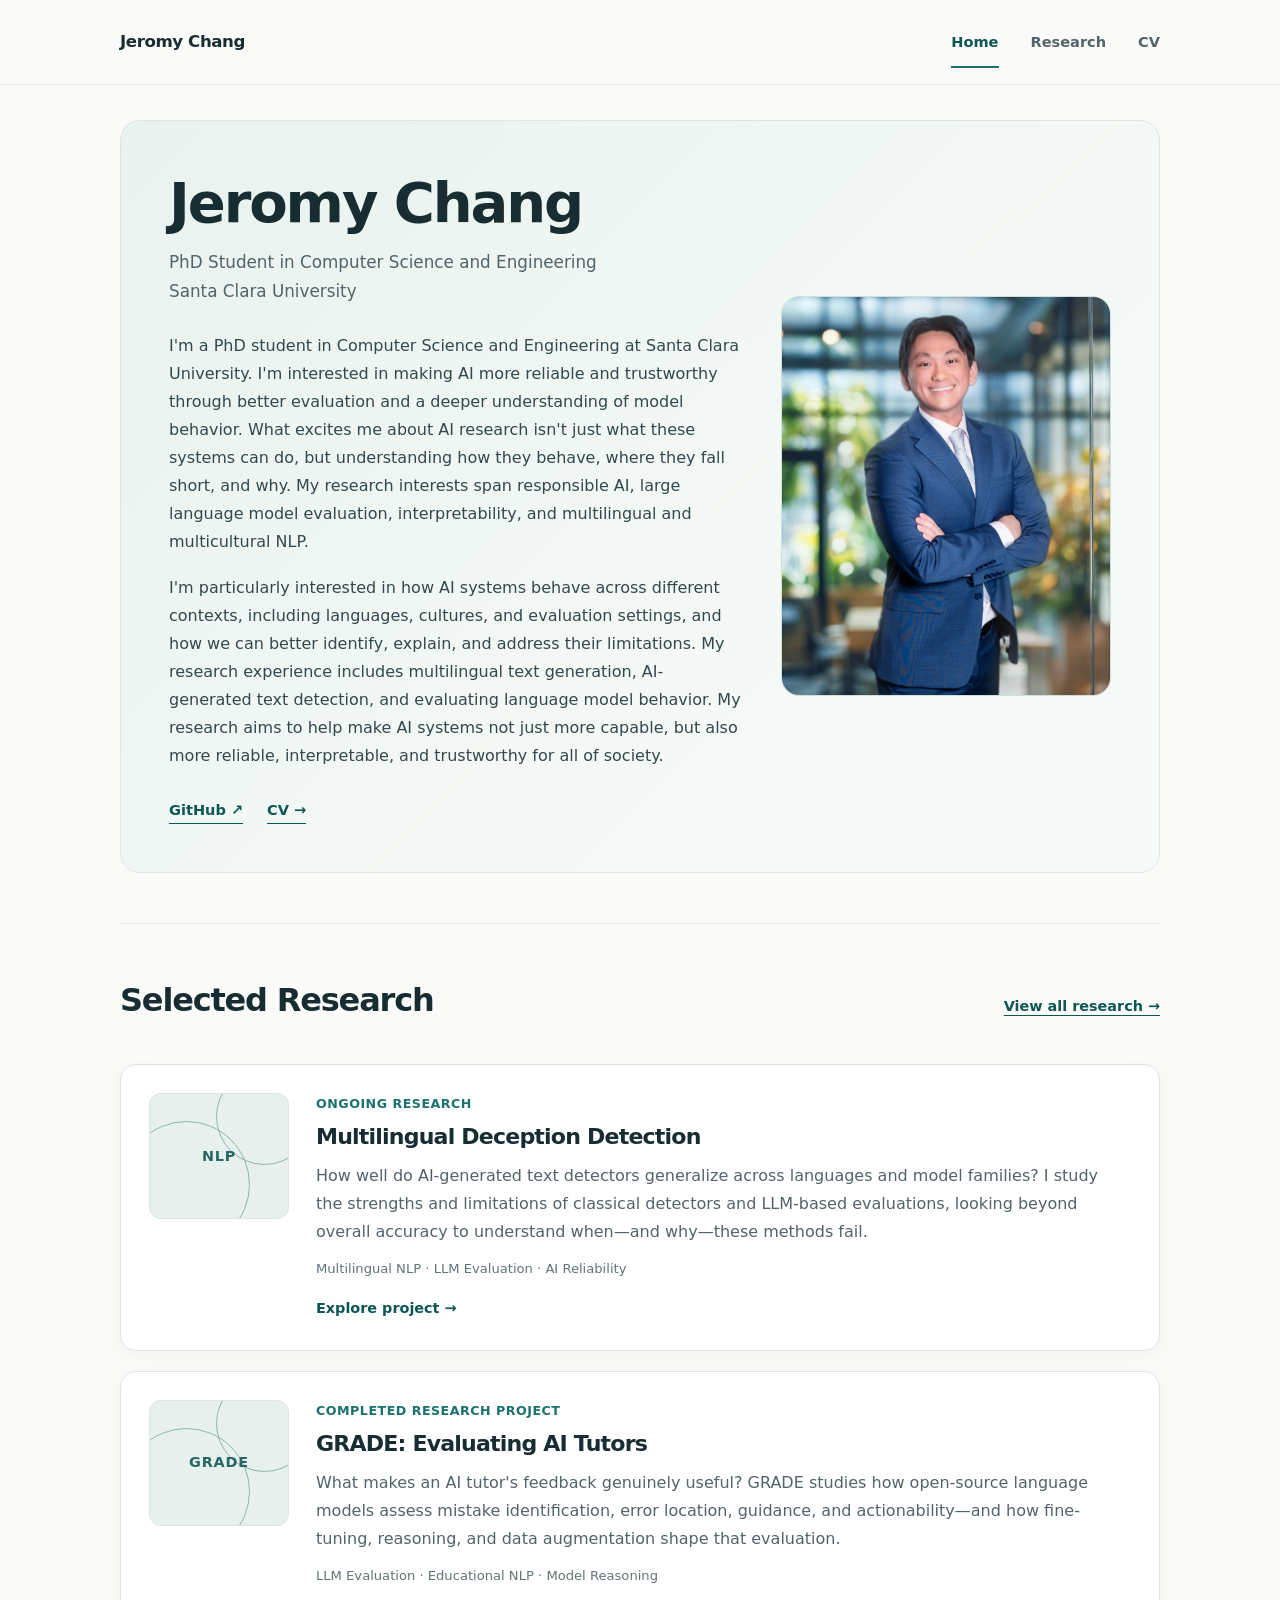
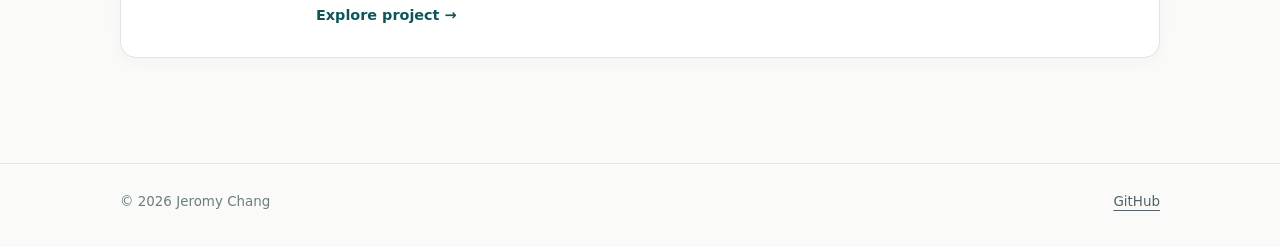
==== index.html @ 997f2285 "Initial launch of personal research website" ====
<!doctype html>
<html lang="en">
<head>
  <meta charset="utf-8">
  <meta name="viewport" content="width=device-width, initial-scale=1">
  <meta name="description" content="Jeromy Chang — PhD student researching AI reliability, language model evaluation, responsible AI, and multilingual NLP.">
  <meta name="theme-color" content="#fafbf9">
  <title>Home · Jeromy Chang</title>
  <link rel="stylesheet" href="assets/css/style.css">
</head>
<body>
  <header class="site-header"><div class="container header-inner">
    <a class="brand" href="index.html">Jeromy Chang</a>
    <nav class="nav" aria-label="Main navigation">
      <a href="index.html" aria-current="page">Home</a>
      <a href="research/index.html">Research</a>
      <a href="assets/documents/Jeromy_Chang_CV.pdf" target="_blank" rel="noopener">CV</a>
    </nav>
  </div></header>
  <main id="main"><div class="container">
  <section class="intro" aria-labelledby="name">
    <div>
      <h1 id="name">Jeromy Chang</h1>
      <p class="position">PhD Student in Computer Science and Engineering<br>Santa Clara University</p>
      <div class="bio">
        <p>I'm a PhD student in Computer Science and Engineering at Santa Clara University. I'm interested in making AI more reliable and trustworthy through better evaluation and a deeper understanding of model behavior. What excites me about AI research isn't just what these systems can do, but understanding how they behave, where they fall short, and why. My research interests span responsible AI, large language model evaluation, interpretability, and multilingual and multicultural NLP.</p>
        <p>I'm particularly interested in how AI systems behave across different contexts, including languages, cultures, and evaluation settings, and how we can better identify, explain, and address their limitations. My research experience includes multilingual text generation, AI-generated text detection, and evaluating language model behavior. My research aims to help make AI systems not just more capable, but also more reliable, interpretable, and trustworthy for all of society.</p>
      </div>
      <div class="socials"><a href="https://github.com/JeromyChang" rel="me">GitHub ↗</a><a href="assets/documents/Jeromy_Chang_CV.pdf" target="_blank" rel="noopener">CV →</a></div>
    </div>
    <div class="intro-photo">
      <img
          class="profile-photo"
          src="assets/images/JC Headshot.jpeg"
          alt="Portrait of Jeromy Chang"
      >
    </div>
  </section>
  <section class="section" aria-labelledby="selected-research">
    <div class="section-heading">
      <h2 id="selected-research">Selected Research</h2>
      <a href="research/index.html">View all research →</a>
    </div>
    <div class="projects">
      <article class="project">
        <div class="project-visual" aria-hidden="true"><span>NLP</span></div>
        <div>
          <p class="status">Ongoing research</p>
          <h3><a href="research/multilingual-deception.html">Multilingual Deception Detection</a></h3>
          <p>How well do AI-generated text detectors generalize across languages and model families? I study the strengths and limitations of classical detectors and LLM-based evaluations, looking beyond overall accuracy to understand when—and why—these methods fail.</p>
          <p class="tags">Multilingual NLP · LLM Evaluation · AI Reliability</p>
          <a class="text-link" href="research/multilingual-deception.html">Explore project →</a>
        </div>
      </article>
      <article class="project">
        <div class="project-visual" aria-hidden="true"><span>GRADE</span></div>
        <div>
          <p class="status">Completed research project</p>
          <h3><a href="research/grade.html">GRADE: Evaluating AI Tutors</a></h3>
          <p>What makes an AI tutor's feedback genuinely useful? GRADE studies how open-source language models assess mistake identification, error location, guidance, and actionability—and how fine-tuning, reasoning, and data augmentation shape that evaluation.</p>
          <p class="tags">LLM Evaluation · Educational NLP · Model Reasoning</p>
          <a class="text-link" href="research/grade.html">Explore project →</a>
        </div>
      </article>
    </div>
  </section>
</div></main>
  <footer class="footer"><div class="container footer-inner">
    <span>© 2026 Jeromy Chang</span><span><a href="https://github.com/JeromyChang" rel="me">GitHub</a></span>
  </div></footer>
</body></html>
---- assets/css/style.css ----
/* Jeromy Chang — research portfolio starter */
:root {
  --bg:#fafbf9; --surface:#fff; --ink:#172d31; --muted:#52636a;
  --accent:#1b716f; --accent-dark:#0e5656; --line:#e1e8e4;
  --font:Inter,ui-sans-serif,system-ui,-apple-system,"Segoe UI",Roboto,Arial,sans-serif;
}
*{box-sizing:border-box}
html{scroll-behavior:smooth}
body{margin:0;background:var(--bg);color:var(--ink);font:16px/1.75 var(--font);-webkit-font-smoothing:antialiased}
a{color:var(--accent-dark);text-decoration-thickness:1px;text-underline-offset:4px}
a:hover{color:var(--accent)}
a:focus-visible{outline:3px solid #65b0a7;outline-offset:4px;border-radius:3px}
.container{width:min(100% - 48px,1040px);margin-inline:auto}
.site-header{border-bottom:1px solid var(--line);background:rgba(250,251,249,.94)}
.header-inner{display:flex;align-items:center;justify-content:space-between;gap:24px;min-height:84px}
.brand{text-decoration:none;color:var(--ink);font-size:1.04rem;font-weight:730;letter-spacing:-.025em;white-space:nowrap}
.brand:hover{color:var(--accent-dark)}
.nav{display:flex;align-items:center;gap:32px}
.nav a{text-decoration:none;color:var(--muted);font-weight:580;font-size:.91rem;transition:color .15s}
.nav a:hover,.nav a[aria-current="page"]{color:var(--accent-dark)}
.nav a[aria-current="page"]{position:relative}
.nav a[aria-current="page"]:after{content:"";position:absolute;left:0;right:0;bottom:-13px;height:2px;background:var(--accent)}
main{min-height:70vh}
/* Introduction Layout */
.intro {
    display: grid;

    /* 65% text, 35% photo approximately */
    grid-template-columns: minmax(0, 1fr) 35%;

    gap: 40px;
    align-items: stretch;

    background: linear-gradient(
        135deg,
        #E8F2EE 0%,
        #F3F8F5 55%,
        #F8FAF9 100%
    );

    border: 1px solid #DCE7E2;
    border-radius: 20px;

    padding: 40px;
    margin: 35px 0 50px;
}

/* Profile Photo Container */
.intro-photo {
    position: relative;
    width: 100%;
    min-height: 400px;
}

/* Profile Photo */
.profile-photo {
    position: absolute;
    inset: 0;

    width: 100%;
    height: 100%;

    max-width: none;

    object-fit: cover;
    object-position: center center;

    border-radius: 18px;
    border: 1px solid #cfdfda;
}
.eyebrow{font-size:.82rem;line-height:1.3;letter-spacing:.13em;text-transform:uppercase;color:var(--accent);font-weight:740;margin:0 0 14px}
h1,h2,h3{line-height:1.2;letter-spacing:-.037em}
h1{font-size:clamp(2.35rem,5vw,3.5rem);margin:0 0 12px;font-weight:780}
h2{font-size:clamp(1.55rem,3vw,2rem);margin:0 0 18px;font-weight:735}
h3{font-size:1.27rem;margin:0 0 10px}
.position{font-size:1.05rem;line-height:1.7;color:var(--muted);margin:0 0 27px}
.bio p{margin:0 0 18px;max-width:690px;color:#33484d}
.socials{display:flex;gap:24px;flex-wrap:wrap;align-items:center;margin-top:27px;font-size:.91rem;font-weight:650}
.socials a{text-decoration:none;border-bottom:1px solid currentColor}
.section{padding:57px 0 85px;border-top:1px solid var(--line)}
.section-heading{display:flex;align-items:baseline;justify-content:space-between;gap:24px;margin-bottom:27px}
.section-heading a{font-weight:650;font-size:.9rem;white-space:nowrap}
.projects{display:flex;flex-direction:column}
.project{display:grid;grid-template-columns:140px minmax(0,1fr);gap:27px;padding:31px 0;border-top:1px solid var(--line)}
.project:last-child{border-bottom:1px solid var(--line)}
.project-visual{height:126px;border:1px solid #d9e6e1;border-radius:12px;background:#e7f0ec;display:flex;align-items:center;justify-content:center;position:relative;overflow:hidden}
.project-visual:before{content:"";position:absolute;width:125px;height:125px;border:1px solid #8eb3ae;border-radius:50%;left:-27px;top:27px}
.project-visual:after{content:"";position:absolute;width:95px;height:95px;border:1px solid #8eb3ae;border-radius:50%;right:-25px;top:-26px}
.project-visual span{font-size:.9rem;font-weight:780;color:#266765;z-index:1;letter-spacing:.055em}
.project .status{font-size:.79rem;font-weight:740;letter-spacing:.04em;text-transform:uppercase;color:var(--accent);margin:0 0 8px}
.project h3 a{text-decoration:none;color:var(--ink)}
.project h3 a:hover{color:var(--accent)}
.project p{color:var(--muted);margin:0 0 12px;max-width:790px}
.tags{font-size:.83rem;color:#607379;margin:0 0 15px!important}
.project .text-link{font-size:.9rem;font-weight:700;text-decoration:none}
.page-head{padding:68px 0 40px}
.page-head h1{font-size:2.8rem}
.page-head p{max-width:735px;color:var(--muted);margin:15px 0 0}
.article{max-width:760px;padding-bottom:88px}
.article section{padding:22px 0 14px;border-top:1px solid var(--line)}
.article h2{font-size:1.45rem;margin:8px 0 14px}
.article p,.article li{color:#33484d}
.article ul{padding-left:22px}
.breadcrumb{margin:0 0 20px;font-size:.88rem}
.paper-meta{display:flex;flex-wrap:wrap;gap:10px;margin:17px 0 30px}
.pill{display:inline-flex;align-items:center;background:#eaf3ef;color:#225d5c;border:1px solid #d5e6df;border-radius:99px;padding:5px 12px;font-size:.78rem;font-weight:690}
.note{padding:17px 20px;border-left:3px solid #78aaa4;background:#edf4f1;color:#3b5456;border-radius:0 8px 8px 0}
.footer{border-top:1px solid var(--line);padding:26px 0 34px;color:#6b7e7e;font-size:.84rem}
.footer-inner{display:flex;justify-content:space-between;gap:20px;flex-wrap:wrap}
.footer a{color:var(--muted)}
@media(max-width:760px){
  .container{width:min(100% - 36px,1040px)}.header-inner{min-height:70px}.nav{gap:18px}
  .intro{grid-template-columns:1fr;gap:30px;padding:51px 0 60px}
  .profile-mark{grid-row:1;width:140px;aspect-ratio:1;font-size:2.8rem;border-radius:14px}
  h1{font-size:2.55rem}.section{padding:44px 0 66px}.project{grid-template-columns:100px 1fr;gap:17px}
  .project-visual{height:97px}.page-head{padding:50px 0 33px}.page-head h1{font-size:2.2rem}
}
@media(max-width:470px){.nav{gap:14px}.brand{font-size:.95rem}.nav a{font-size:.84rem}.project{grid-template-columns:1fr}.project-visual{width:115px}.section-heading{align-items:flex-start;flex-direction:column;gap:2px}}

/* BEGIN website-v2 research refinements (safe to customize) */
.project h3 { font-size: 1.38rem; line-height: 1.3; }
.project .tags { color: #617477; font-size: .82rem; margin: 5px 0 13px !important; }
.research-index .page-head { padding-bottom: 24px; }
.research-index .section { border-top: 0; padding-top: 0; }
.project-head { padding-bottom: 10px; }
.project-head h1 { max-width: 850px; font-size: clamp(2rem, 4.2vw, 2.75rem); }
.project-head .project-subtitle { margin-top: 14px; max-width: 750px; font-size: 1.06rem; }
.project-head .status { margin: 8px 0 14px; font-weight: 740; font-size: .83rem; text-transform: uppercase; letter-spacing: .06em; color: var(--accent); }
.article ol { padding-left: 24px; }
.article li { margin-bottom: 7px; }
.article strong { color: var(--ink); }
.findings-list li { margin-bottom: 14px; }
@media (max-width: 760px) { .project h3 { font-size: 1.18rem; } }
/* END website-v2 research refinements */

/* ========================================
   Visual Refinements — Research Cards
   ======================================== */

.project {
    background: #FFFFFF;
    border: 1px solid #DCE7E2;
    border-radius: 16px;

    padding: 28px;
    margin-bottom: 20px;

    box-shadow: 0 4px 16px rgba(20, 50, 50, 0.035);

    transition:
        transform 0.2s ease,
        box-shadow 0.2s ease,
        border-color 0.2s ease;
}

.project:last-child {
    border-bottom: 1px solid #DCE7E2;
}

@media (hover: hover) {
    .project:hover {
        transform: translateY(-3px);

        box-shadow: 0 8px 24px rgba(20, 50, 50, 0.07);

        border-color: #B8D3CA;
    }
}

@media (prefers-reduced-motion: reduce) {
    .project {
        transition: none;
    }
}

/* ========================================
   Visual Refinements — Introduction
   ======================================== */

.intro {
    background: linear-gradient(
        135deg,
        #E8F2EE 0%,
        #F3F8F5 55%,
        #F8FAF9 100%
    );

    border: 1px solid #DCE7E2;
    border-radius: 20px;

    padding: 48px;
    margin: 35px 0 50px;

    align-items: center;
}

/* Mobile responsive adjustments */
@media (max-width: 760px) {
    .intro {
        padding: 28px;
        margin: 20px 0 35px;
        border-radius: 16px;
    }
}

@media (max-width: 760px) {
    .intro {
        grid-template-columns: 1fr;
        gap: 25px;
        padding: 28px;
    }

    .profile-photo {
        grid-row: 1;
        width: 180px;
        max-width: 100%;
        height: 210px;
        justify-self: center;
    }
}

@media (max-width: 760px) {
    .intro {
        grid-template-columns: 1fr;
        gap: 28px;
        padding: 28px;
    }

    .intro-photo {
        grid-row: 1;
        width: 100%;
        height: 300px;
        min-height: 0;
    }

    .profile-photo {
        object-position: center top;
        border-radius: 14px;
    }
}
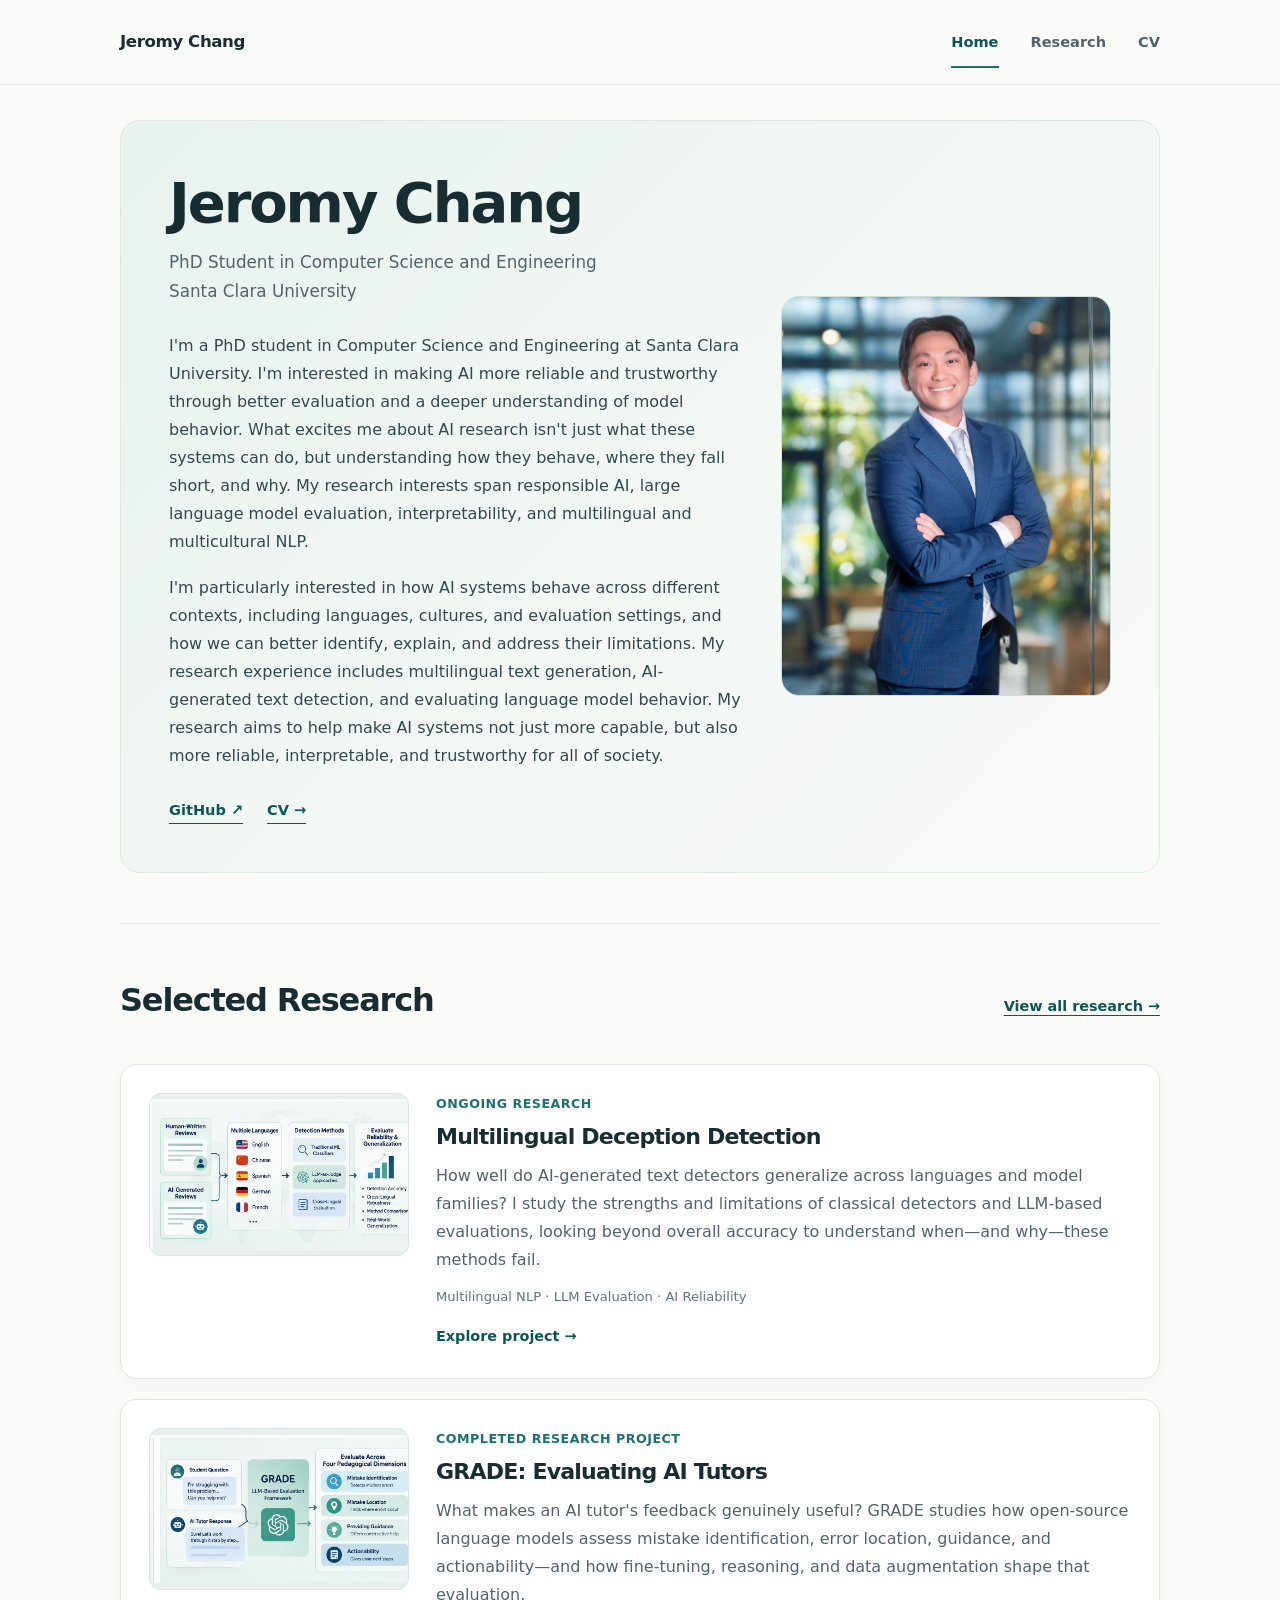
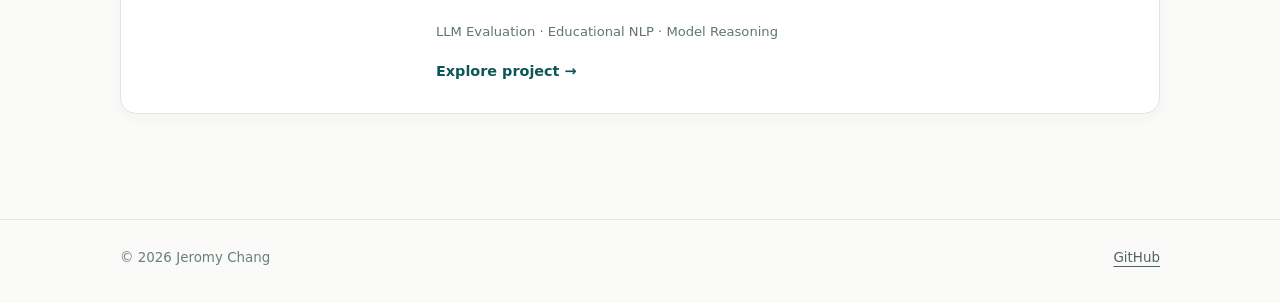
==== commit 6f955a0c: "Add research project thumbnails" ====
--- a/index.html
+++ b/index.html
@@ -43,7 +43,9 @@
     </div>
     <div class="projects">
       <article class="project">
-        <div class="project-visual" aria-hidden="true"><span>NLP</span></div>
+        <div class="project-visual">
+          <img src="assets/images/research/multilingual_deception_thumbnail.png" alt="Multilingual deception detection workflow comparing human-written and AI-generated reviews across languages and detection methods" loading="lazy">
+        </div>
         <div>
           <p class="status">Ongoing research</p>
           <h3><a href="research/multilingual-deception.html">Multilingual Deception Detection</a></h3>
@@ -53,7 +55,9 @@
         </div>
       </article>
       <article class="project">
-        <div class="project-visual" aria-hidden="true"><span>GRADE</span></div>
+        <div class="project-visual">
+          <img src="assets/images/research/grade_thumbnail.png" alt="GRADE framework evaluating AI tutor responses for mistake identification, mistake location, guidance, and actionability" loading="lazy">
+        </div>
         <div>
           <p class="status">Completed research project</p>
           <h3><a href="research/grade.html">GRADE: Evaluating AI Tutors</a></h3>
--- a/assets/css/style.css
+++ b/assets/css/style.css
@@ -81,12 +81,24 @@
 .section-heading{display:flex;align-items:baseline;justify-content:space-between;gap:24px;margin-bottom:27px}
 .section-heading a{font-weight:650;font-size:.9rem;white-space:nowrap}
 .projects{display:flex;flex-direction:column}
-.project{display:grid;grid-template-columns:140px minmax(0,1fr);gap:27px;padding:31px 0;border-top:1px solid var(--line)}
-.project:last-child{border-bottom:1px solid var(--line)}
-.project-visual{height:126px;border:1px solid #d9e6e1;border-radius:12px;background:#e7f0ec;display:flex;align-items:center;justify-content:center;position:relative;overflow:hidden}
-.project-visual:before{content:"";position:absolute;width:125px;height:125px;border:1px solid #8eb3ae;border-radius:50%;left:-27px;top:27px}
-.project-visual:after{content:"";position:absolute;width:95px;height:95px;border:1px solid #8eb3ae;border-radius:50%;right:-25px;top:-26px}
-.project-visual span{font-size:.9rem;font-weight:780;color:#266765;z-index:1;letter-spacing:.055em}
+.project {
+    display: grid;
+    grid-template-columns: 260px minmax(0, 1fr);
+    gap: 27px;
+    align-items: start;
+    background: #FFFFFF;
+    border: 1px solid #DCE7E2;
+    border-radius: 16px;
+    padding: 28px;
+    margin-bottom: 20px;
+    box-shadow: 0 4px 16px rgba(20, 50, 50, 0.035);
+    transition:
+        transform 0.2s ease,
+        box-shadow 0.2s ease,
+        border-color 0.2s ease;
+}
+.project-visual{width:100%;aspect-ratio:16 / 10;border:1px solid #d9e6e1;border-radius:12px;background:#e7f0ec;overflow:hidden}
+.project-visual img{display:block;width:100%;height:100%;object-fit:contain}
 .project .status{font-size:.79rem;font-weight:740;letter-spacing:.04em;text-transform:uppercase;color:var(--accent);margin:0 0 8px}
 .project h3 a{text-decoration:none;color:var(--ink)}
 .project h3 a:hover{color:var(--accent)}
@@ -112,10 +124,10 @@
   .container{width:min(100% - 36px,1040px)}.header-inner{min-height:70px}.nav{gap:18px}
   .intro{grid-template-columns:1fr;gap:30px;padding:51px 0 60px}
   .profile-mark{grid-row:1;width:140px;aspect-ratio:1;font-size:2.8rem;border-radius:14px}
-  h1{font-size:2.55rem}.section{padding:44px 0 66px}.project{grid-template-columns:100px 1fr;gap:17px}
-  .project-visual{height:97px}.page-head{padding:50px 0 33px}.page-head h1{font-size:2.2rem}
-}
-@media(max-width:470px){.nav{gap:14px}.brand{font-size:.95rem}.nav a{font-size:.84rem}.project{grid-template-columns:1fr}.project-visual{width:115px}.section-heading{align-items:flex-start;flex-direction:column;gap:2px}}
+  h1{font-size:2.55rem}.section{padding:44px 0 66px}.project{grid-template-columns:minmax(0,1fr);gap:20px;padding:22px}
+  .project-visual{max-width:280px}.page-head{padding:50px 0 33px}.page-head h1{font-size:2.2rem}
+}
+@media(max-width:470px){.nav{gap:14px}.brand{font-size:.95rem}.nav a{font-size:.84rem}.section-heading{align-items:flex-start;flex-direction:column;gap:2px}}
 
 /* BEGIN website-v2 research refinements (safe to customize) */
 .project h3 { font-size: 1.38rem; line-height: 1.3; }
@@ -137,26 +149,6 @@
    Visual Refinements — Research Cards
    ======================================== */
 
-.project {
-    background: #FFFFFF;
-    border: 1px solid #DCE7E2;
-    border-radius: 16px;
-
-    padding: 28px;
-    margin-bottom: 20px;
-
-    box-shadow: 0 4px 16px rgba(20, 50, 50, 0.035);
-
-    transition:
-        transform 0.2s ease,
-        box-shadow 0.2s ease,
-        border-color 0.2s ease;
-}
-
-.project:last-child {
-    border-bottom: 1px solid #DCE7E2;
-}
-
 @media (hover: hover) {
     .project:hover {
         transform: translateY(-3px);
@@ -237,4 +229,4 @@
         object-position: center top;
         border-radius: 14px;
     }
-}+}
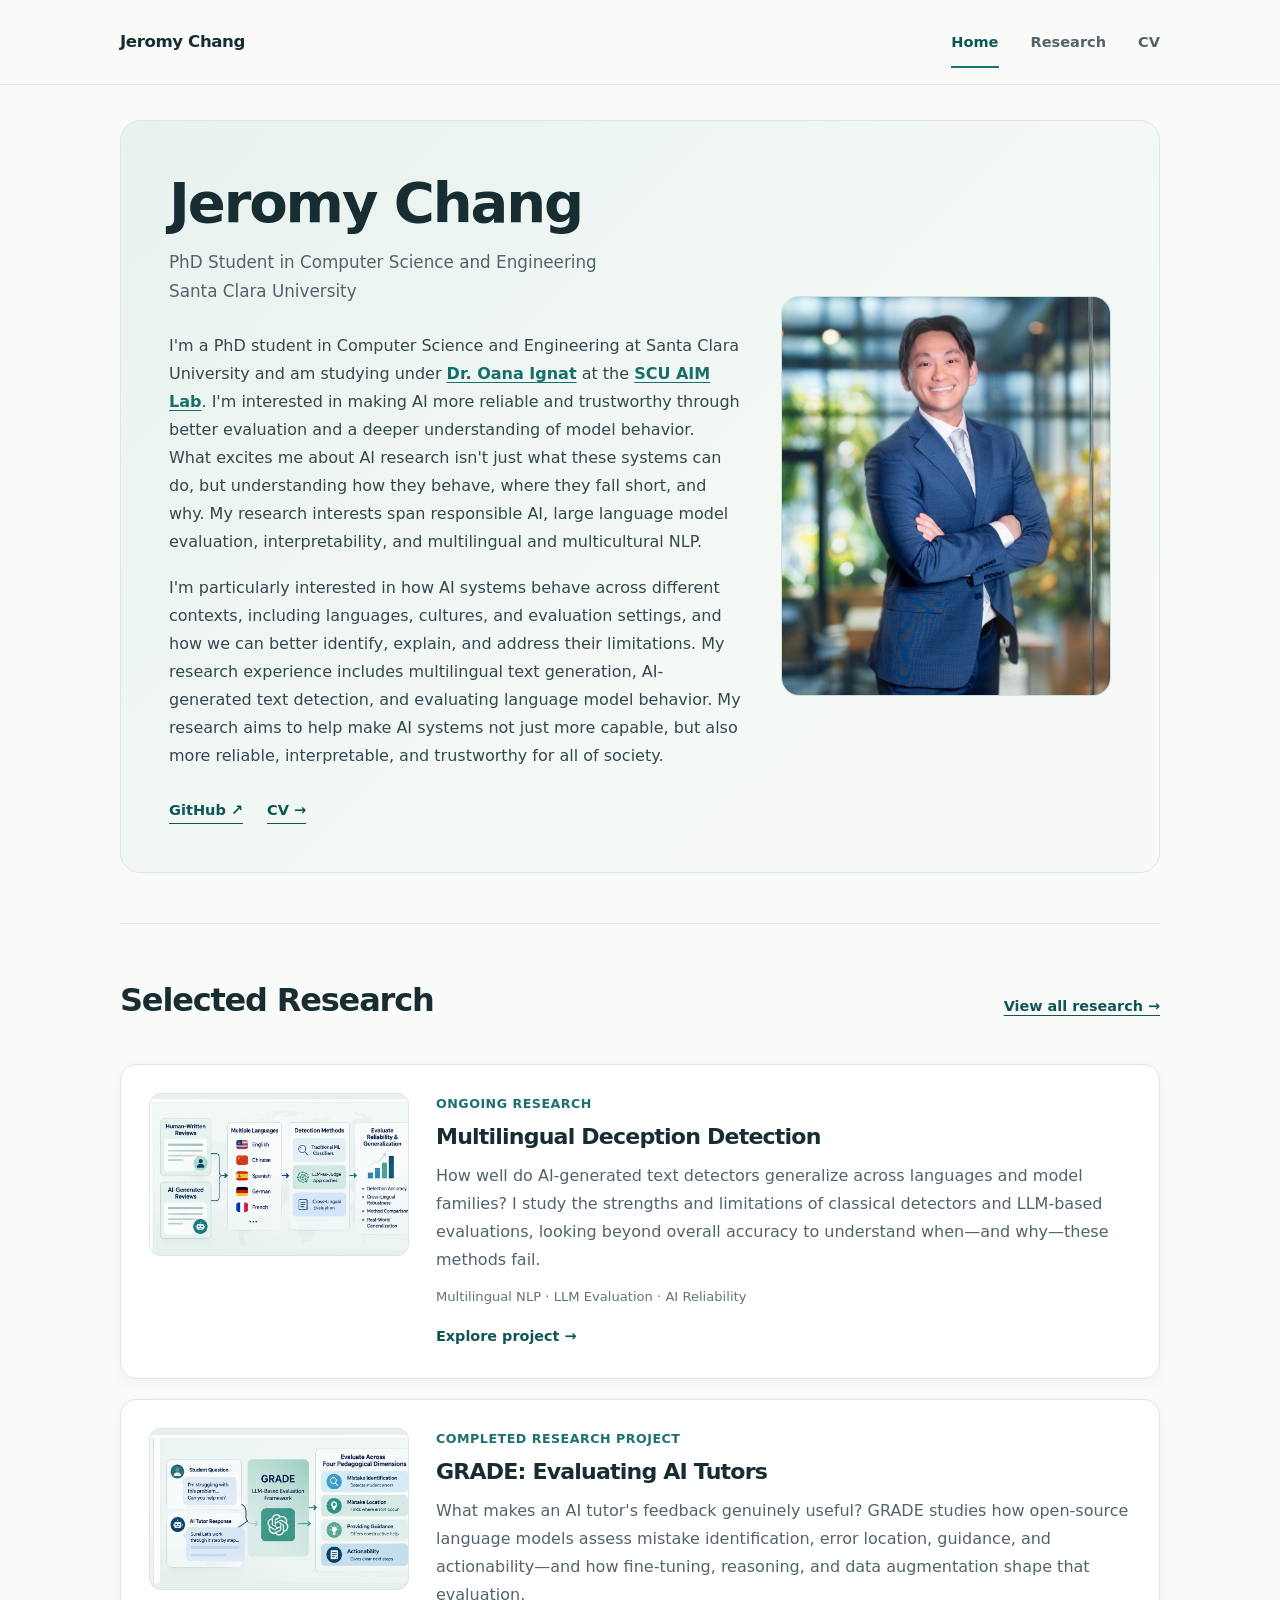
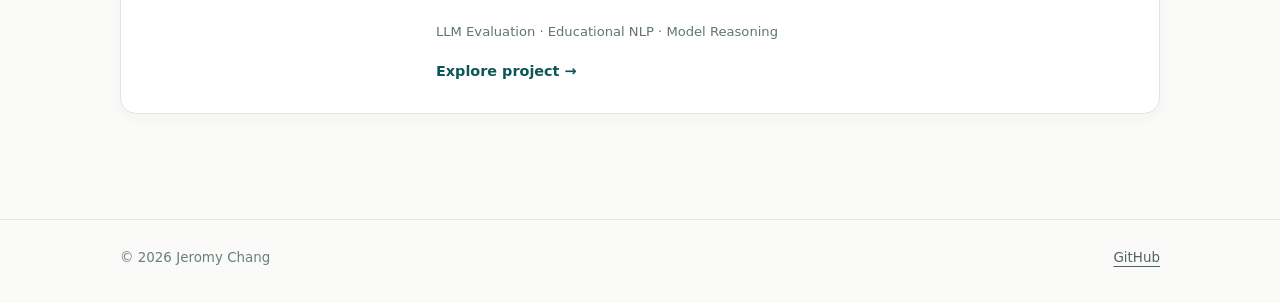
==== commit a34fec3f: "Add hyperlinks" ====
--- a/index.html
+++ b/index.html
@@ -23,7 +23,7 @@
       <h1 id="name">Jeromy Chang</h1>
       <p class="position">PhD Student in Computer Science and Engineering<br>Santa Clara University</p>
       <div class="bio">
-        <p>I'm a PhD student in Computer Science and Engineering at Santa Clara University. I'm interested in making AI more reliable and trustworthy through better evaluation and a deeper understanding of model behavior. What excites me about AI research isn't just what these systems can do, but understanding how they behave, where they fall short, and why. My research interests span responsible AI, large language model evaluation, interpretability, and multilingual and multicultural NLP.</p>
+        <p>I'm a PhD student in Computer Science and Engineering at Santa Clara University and am studying under <a href="https://oanaignat.github.io/" target="_blank" rel="noopener noreferrer"> Dr. Oana Ignat</a> at the <a href="https://oanaignat.github.io/aim/" target="_blank" rel="noopener noreferrer"> SCU AIM Lab</a>. I'm interested in making AI more reliable and trustworthy through better evaluation and a deeper understanding of model behavior. What excites me about AI research isn't just what these systems can do, but understanding how they behave, where they fall short, and why. My research interests span responsible AI, large language model evaluation, interpretability, and multilingual and multicultural NLP.</p>
         <p>I'm particularly interested in how AI systems behave across different contexts, including languages, cultures, and evaluation settings, and how we can better identify, explain, and address their limitations. My research experience includes multilingual text generation, AI-generated text detection, and evaluating language model behavior. My research aims to help make AI systems not just more capable, but also more reliable, interpretable, and trustworthy for all of society.</p>
       </div>
       <div class="socials"><a href="https://github.com/JeromyChang" rel="me">GitHub ↗</a><a href="assets/documents/Jeromy_Chang_CV.pdf" target="_blank" rel="noopener">CV →</a></div>
--- a/assets/css/style.css
+++ b/assets/css/style.css
@@ -230,3 +230,15 @@
         border-radius: 14px;
     }
 }
+
+.bio a {
+    color: #176F6B;
+    font-weight: 600;
+    text-decoration: underline;
+    text-underline-offset: 3px;
+    transition: color 0.2s ease;
+}
+
+.bio a:hover {
+    color: #104E4B;
+}
